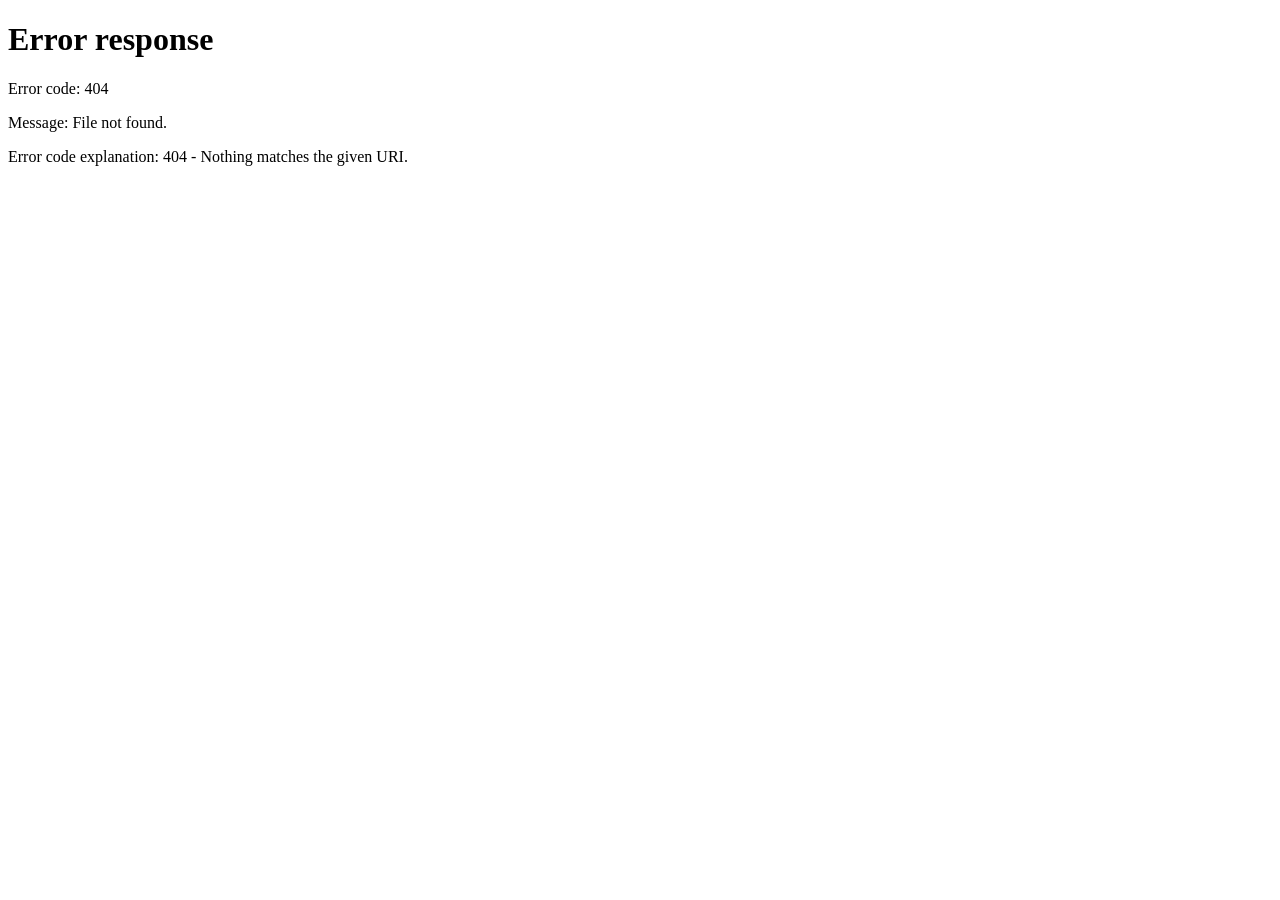
==== Imobiliaria-site/admin/corretores.html @ 14c55ad1 "chore: initial commit — project skeleton with frontend and backend" ====
<!DOCTYPE html>
<html lang="pt-BR">

<head>
    <meta charset="UTF-8" />
    <meta name="viewport" content="width=device-width, initial-scale=1.0" />
    <title>Corretores — Admin · Première Imóveis</title>
    <link rel="stylesheet" href="../css/global.css" />
    <link rel="stylesheet" href="../css/admin.css" />
</head>

<body class="admin-body">
    <div class="admin-layout">
        <aside class="admin-sidebar" id="sidebar">
            <a href="dashboard.html" class="sidebar-logo">
                <div class="sidebar-logo-icon">P</div>
                <div><strong>Première Admin</strong><span
                        style="font-size:0.65rem;color:var(--color-gold);display:block;text-transform:uppercase;letter-spacing:0.1em;">Painel</span>
                </div>
            </a>
            <nav class="sidebar-nav">
                <p class="sidebar-section-label">Principal</p>
                <a href="dashboard.html" class="sidebar-link"><span class="icon">📊</span> Dashboard</a>
                <p class="sidebar-section-label">Gestão</p>
                <a href="imoveis.html" class="sidebar-link"><span class="icon">🏠</span> Imóveis</a>
                <a href="corretores.html" class="sidebar-link active"><span class="icon">👤</span> Corretores</a>
                <a href="leads.html" class="sidebar-link"><span class="icon">📋</span> Leads</a>
                <p class="sidebar-section-label">Site</p>
                <a href="../index.html" class="sidebar-link" target="_blank"><span class="icon">🌐</span> Ver Site</a>
            </nav>
            <div class="sidebar-footer">
                <div class="sidebar-user">
                    <div class="sidebar-avatar">A</div>
                    <div><strong>Administrador</strong><span>admin</span></div>
                </div>
                <button class="sidebar-logout" onclick="logout()">🚪 Sair</button>
            </div>
        </aside>

        <main class="admin-main">
            <header class="admin-topbar">
                <div style="display:flex;align-items:center;gap:1rem;">
                    <button class="sidebar-toggle-btn" id="sidebarToggle">☰</button>
                    <div>
                        <h1 class="topbar-title">Gestão de Corretores</h1>
                        <p class="breadcrumb"><a href="dashboard.html">Admin</a> › Corretores</p>
                    </div>
                </div>
                <button class="btn btn-primary" onclick="abrirModalCorretor()">+ Novo Corretor</button>
            </header>

            <div class="admin-content">
                <div class="table-card">
                    <div class="table-header">
                        <h2 id="tCount">Corretores</h2>
                        <input type="text" class="table-search" id="searchInput" placeholder="Buscar corretor..."
                            oninput="filtrarTabela()" />
                    </div>
                    <div style="overflow-x:auto;">
                        <table class="admin-table">
                            <thead>
                                <tr>
                                    <th>Foto</th>
                                    <th>Nome</th>
                                    <th>CRECI</th>
                                    <th>Especialidade</th>
                                    <th>Telefone</th>
                                    <th>E-mail</th>
                                    <th>Ações</th>
                                </tr>
                            </thead>
                            <tbody id="tableBody"></tbody>
                        </table>
                    </div>
                    <div id="emptyTable" class="table-empty hidden">
                        <div class="empty-icon">👤</div>
                        <p>Nenhum corretor cadastrado.</p>
                        <button class="btn btn-primary mt-md" onclick="abrirModalCorretor()">+ Cadastrar
                            Corretor</button>
                    </div>
                </div>
            </div>
        </main>
    </div>

    <!-- MODAL -->
    <div class="modal-overlay" id="modalCorretor">
        <div class="modal" style="max-width:560px;">
            <div class="modal-header">
                <h3 id="modalTitle">Novo Corretor</h3>
                <button class="modal-close" onclick="fecharModal()">✕</button>
            </div>
            <div class="modal-body">
                <input type="hidden" id="corretorId" />
                <div class="form-row">
                    <div class="form-group">
                        <label class="form-label">Nome Completo *</label>
                        <input type="text" class="form-control" id="mNome" placeholder="Nome do corretor" />
                    </div>
                    <div class="form-group">
                        <label class="form-label">CRECI *</label>
                        <input type="text" class="form-control" id="mCreci" placeholder="CRECI-SP 00000" />
                    </div>
                </div>
                <div class="form-row">
                    <div class="form-group">
                        <label class="form-label">Telefone</label>
                        <input type="tel" class="form-control" id="mTelefone" placeholder="(11) 99999-9999" />
                    </div>
                    <div class="form-group">
                        <label class="form-label">E-mail</label>
                        <input type="email" class="form-control" id="mEmail" placeholder="corretor@exemplo.com" />
                    </div>
                </div>
                <div class="form-group">
                    <label class="form-label">Especialidade</label>
                    <select class="form-control" id="mEspecialidade">
                        <option>Alto Padrão</option>
                        <option>Residencial</option>
                        <option>Comercial</option>
                        <option>Locações</option>
                        <option>Lançamentos</option>
                        <option>Investimentos</option>
                    </select>
                </div>
                <div class="form-group">
                    <label class="form-label">URL da Foto</label>
                    <input type="url" class="form-control" id="mFoto" placeholder="https://exemplo.com/foto.jpg" />
                    <small style="color:var(--color-gray-400);font-size:0.75rem;">Sugestão:
                        https://randomuser.me/api/portraits/men/1.jpg</small>
                </div>
                <div class="form-group">
                    <label class="form-label">Bio / Apresentação</label>
                    <textarea class="form-control" id="mBio" rows="3"
                        placeholder="Breve descrição do corretor..."></textarea>
                </div>
            </div>
            <div class="modal-footer">
                <button class="btn btn-outline" onclick="fecharModal()">Cancelar</button>
                <button class="btn btn-primary" onclick="salvarCorretor()">💾 Salvar</button>
            </div>
        </div>
    </div>

    <!-- CONFIRM -->
    <div class="modal-overlay" id="modalConfirm">
        <div class="modal" style="max-width:420px;">
            <div class="modal-header">
                <h3>Confirmar exclusão</h3><button class="modal-close" onclick="fecharConfirm()">✕</button>
            </div>
            <div class="modal-body">
                <p>Tem certeza que deseja excluir este corretor?</p>
            </div>
            <div class="modal-footer">
                <button class="btn btn-outline" onclick="fecharConfirm()">Cancelar</button>
                <button class="btn btn-danger" onclick="confirmarExclusao()">🗑 Excluir</button>
            </div>
        </div>
    </div>

    <div class="toast-container" id="toastContainer"></div>
    <script src="../js/data.js"></script>
    <script src="../js/admin-corretores.js"></script>
</body>

</html>
---- Imobiliaria-site/css/global.css ----
/* ============================================================
   IMOBILIÁRIA PREMIUM — DESIGN SYSTEM
   ============================================================ */

@import url('https://fonts.googleapis.com/css2?family=Playfair+Display:wght@400;600;700&family=Inter:wght@300;400;500;600;700&display=swap');

/* ── CSS Variables ─────────────────────────────────────────── */
:root {
  /* Colors */
  --color-navy:       #0A1628;
  --color-navy-mid:   #122040;
  --color-navy-light: #1a2f58;
  --color-gold:       #C9A84C;
  --color-gold-light: #e8c56e;
  --color-gold-dark:  #a07c30;
  --color-white:      #FFFFFF;
  --color-off-white:  #F8F7F4;
  --color-gray-100:   #F2F2F2;
  --color-gray-200:   #E5E5E5;
  --color-gray-300:   #CCCCCC;
  --color-gray-400:   #999999;
  --color-gray-500:   #666666;
  --color-gray-700:   #333333;
  --color-success:    #2D7A4F;
  --color-danger:     #C0392B;
  --color-warning:    #D4A017;
  --color-info:       #2471A3;

  /* Typography */
  --font-serif:  'Playfair Display', Georgia, serif;
  --font-sans:   'Inter', -apple-system, sans-serif;

  /* Spacing */
  --space-xs:  0.25rem;
  --space-sm:  0.5rem;
  --space-md:  1rem;
  --space-lg:  1.5rem;
  --space-xl:  2rem;
  --space-2xl: 3rem;
  --space-3xl: 4rem;
  --space-4xl: 6rem;

  /* Border radius */
  --radius-sm:   4px;
  --radius-md:   8px;
  --radius-lg:   12px;
  --radius-xl:   20px;
  --radius-full: 9999px;

  /* Shadows */
  --shadow-sm:   0 2px 8px rgba(10,22,40,0.08);
  --shadow-md:   0 4px 20px rgba(10,22,40,0.12);
  --shadow-lg:   0 8px 40px rgba(10,22,40,0.18);
  --shadow-gold: 0 4px 20px rgba(201,168,76,0.3);

  /* Transitions */
  --transition-fast:   150ms ease;
  --transition-base:   300ms ease;
  --transition-slow:   500ms ease;

  /* Layout */
  --container-max:   1280px;
  --container-pad:   clamp(1rem, 4vw, 2rem);
  --nav-height:      72px;
}

/* ── Reset ─────────────────────────────────────────────────── */
*, *::before, *::after {
  box-sizing: border-box;
  margin: 0;
  padding: 0;
}

html {
  font-size: 16px;
  scroll-behavior: smooth;
  -webkit-text-size-adjust: 100%;
}

body {
  font-family: var(--font-sans);
  color: var(--color-gray-700);
  background: var(--color-white);
  line-height: 1.6;
  -webkit-font-smoothing: antialiased;
  -moz-osx-font-smoothing: grayscale;
}

img {
  max-width: 100%;
  height: auto;
  display: block;
}

a {
  color: inherit;
  text-decoration: none;
}

ul, ol { list-style: none; }

button {
  font-family: var(--font-sans);
  cursor: pointer;
  border: none;
  background: none;
}

input, select, textarea {
  font-family: var(--font-sans);
  font-size: 1rem;
}

/* ── Container ─────────────────────────────────────────────── */
.container {
  width: 100%;
  max-width: var(--container-max);
  margin-inline: auto;
  padding-inline: var(--container-pad);
}

/* ── Typography ────────────────────────────────────────────── */
.heading-serif {
  font-family: var(--font-serif);
  line-height: 1.2;
  color: var(--color-navy);
}

.text-gold { color: var(--color-gold); }
.text-navy { color: var(--color-navy); }
.text-white { color: var(--color-white); }
.text-muted { color: var(--color-gray-400); }

/* ── Buttons ────────────────────────────────────────────────── */
.btn {
  display: inline-flex;
  align-items: center;
  gap: var(--space-sm);
  padding: 0.75rem 1.75rem;
  border-radius: var(--radius-sm);
  font-size: 0.9rem;
  font-weight: 600;
  letter-spacing: 0.03em;
  transition: all var(--transition-base);
  cursor: pointer;
  border: 2px solid transparent;
  white-space: nowrap;
}

.btn-primary {
  background: var(--color-gold);
  color: var(--color-navy);
  border-color: var(--color-gold);
}
.btn-primary:hover {
  background: var(--color-gold-light);
  border-color: var(--color-gold-light);
  transform: translateY(-1px);
  box-shadow: var(--shadow-gold);
}

.btn-secondary {
  background: transparent;
  color: var(--color-white);
  border-color: var(--color-white);
}
.btn-secondary:hover {
  background: var(--color-white);
  color: var(--color-navy);
}

.btn-outline {
  background: transparent;
  color: var(--color-navy);
  border-color: var(--color-navy);
}
.btn-outline:hover {
  background: var(--color-navy);
  color: var(--color-white);
}

.btn-danger {
  background: var(--color-danger);
  color: var(--color-white);
  border-color: var(--color-danger);
}
.btn-danger:hover { opacity: 0.85; }

.btn-success {
  background: var(--color-success);
  color: var(--color-white);
  border-color: var(--color-success);
}

.btn-sm {
  padding: 0.4rem 1rem;
  font-size: 0.8rem;
}

.btn-lg {
  padding: 1rem 2.5rem;
  font-size: 1rem;
}

.btn:disabled {
  opacity: 0.5;
  cursor: not-allowed;
  transform: none !important;
}

/* ── Badges ─────────────────────────────────────────────────── */
.badge {
  display: inline-block;
  padding: 0.2rem 0.6rem;
  border-radius: var(--radius-full);
  font-size: 0.7rem;
  font-weight: 700;
  text-transform: uppercase;
  letter-spacing: 0.06em;
}

.badge-gold    { background: var(--color-gold); color: var(--color-navy); }
.badge-navy    { background: var(--color-navy); color: var(--color-white); }
.badge-success { background: var(--color-success); color: #fff; }
.badge-danger  { background: var(--color-danger); color: #fff; }
.badge-warning { background: var(--color-warning); color: #fff; }
.badge-info    { background: var(--color-info); color: #fff; }
.badge-gray    { background: var(--color-gray-200); color: var(--color-gray-500); }

/* ── Cards ──────────────────────────────────────────────────── */
.card {
  background: var(--color-white);
  border-radius: var(--radius-lg);
  box-shadow: var(--shadow-sm);
  border: 1px solid var(--color-gray-200);
  overflow: hidden;
  transition: box-shadow var(--transition-base), transform var(--transition-base);
}
.card:hover {
  box-shadow: var(--shadow-lg);
  transform: translateY(-4px);
}

/* ── Forms ──────────────────────────────────────────────────── */
.form-group {
  display: flex;
  flex-direction: column;
  gap: var(--space-xs);
}

.form-label {
  font-size: 0.82rem;
  font-weight: 600;
  color: var(--color-gray-500);
  text-transform: uppercase;
  letter-spacing: 0.06em;
}

.form-control {
  width: 100%;
  padding: 0.75rem 1rem;
  border: 1.5px solid var(--color-gray-200);
  border-radius: var(--radius-md);
  font-size: 0.95rem;
  color: var(--color-gray-700);
  background: var(--color-white);
  transition: border-color var(--transition-fast), box-shadow var(--transition-fast);
  outline: none;
}
.form-control:focus {
  border-color: var(--color-gold);
  box-shadow: 0 0 0 3px rgba(201,168,76,0.15);
}
.form-control::placeholder { color: var(--color-gray-300); }

select.form-control {
  appearance: none;
  background-image: url("data:image/svg+xml,%3Csvg xmlns='http://www.w3.org/2000/svg' width='12' height='8' viewBox='0 0 12 8'%3E%3Cpath d='M1 1l5 5 5-5' stroke='%23999' stroke-width='1.5' fill='none' stroke-linecap='round'/%3E%3C/svg%3E");
  background-repeat: no-repeat;
  background-position: right 1rem center;
  padding-right: 2.5rem;
}

textarea.form-control { resize: vertical; min-height: 120px; }

.form-row {
  display: grid;
  gap: var(--space-md);
  grid-template-columns: repeat(auto-fit, minmax(200px, 1fr));
}

/* ── Modal ──────────────────────────────────────────────────── */
.modal-overlay {
  position: fixed;
  inset: 0;
  background: rgba(10,22,40,0.7);
  display: flex;
  align-items: center;
  justify-content: center;
  z-index: 9999;
  padding: var(--space-md);
  opacity: 0;
  pointer-events: none;
  transition: opacity var(--transition-base);
}
.modal-overlay.active {
  opacity: 1;
  pointer-events: all;
}

.modal {
  background: var(--color-white);
  border-radius: var(--radius-lg);
  max-width: 680px;
  width: 100%;
  max-height: 90vh;
  overflow-y: auto;
  transform: translateY(20px);
  transition: transform var(--transition-base);
  box-shadow: var(--shadow-lg);
}
.modal-overlay.active .modal { transform: translateY(0); }

.modal-header {
  display: flex;
  align-items: center;
  justify-content: space-between;
  padding: var(--space-xl);
  border-bottom: 1px solid var(--color-gray-200);
  position: sticky;
  top: 0;
  background: var(--color-white);
  z-index: 1;
}
.modal-header h3 {
  font-family: var(--font-serif);
  font-size: 1.3rem;
  color: var(--color-navy);
}
.modal-close {
  width: 32px; height: 32px;
  border-radius: 50%;
  background: var(--color-gray-100);
  cursor: pointer;
  font-size: 1.2rem;
  color: var(--color-gray-500);
  display: flex; align-items: center; justify-content: center;
  transition: background var(--transition-fast);
  border: none;
}
.modal-close:hover { background: var(--color-gray-200); color: var(--color-navy); }

.modal-body {
  padding: var(--space-xl);
  display: flex;
  flex-direction: column;
  gap: var(--space-lg);
}

.modal-footer {
  padding: var(--space-lg) var(--space-xl);
  border-top: 1px solid var(--color-gray-200);
  display: flex;
  justify-content: flex-end;
  gap: var(--space-sm);
}

/* ── Toast Notifications ────────────────────────────────────── */
.toast-container {
  position: fixed;
  bottom: 2rem;
  right: 2rem;
  display: flex;
  flex-direction: column;
  gap: 0.5rem;
  z-index: 99999;
}

.toast {
  padding: 0.85rem 1.5rem;
  border-radius: var(--radius-md);
  color: white;
  font-size: 0.9rem;
  font-weight: 500;
  display: flex;
  align-items: center;
  gap: 0.5rem;
  box-shadow: var(--shadow-lg);
  animation: slideInRight 0.3s ease, fadeOut 0.3s ease 2.7s forwards;
  max-width: 320px;
}
.toast-success { background: var(--color-success); }
.toast-error   { background: var(--color-danger); }
.toast-info    { background: var(--color-info); }

@keyframes slideInRight {
  from { transform: translateX(120%); opacity: 0; }
  to   { transform: translateX(0); opacity: 1; }
}
@keyframes fadeOut {
  to { opacity: 0; transform: translateX(120%); }
}

/* ── Section utilities ──────────────────────────────────────── */
.section {
  padding: var(--space-4xl) 0;
}
.section-sm {
  padding: var(--space-2xl) 0;
}

.section-header {
  text-align: center;
  margin-bottom: var(--space-3xl);
}
.section-header h2 {
  font-family: var(--font-serif);
  font-size: clamp(1.6rem, 3vw, 2.4rem);
  color: var(--color-navy);
  margin-bottom: var(--space-sm);
}
.section-header p {
  color: var(--color-gray-400);
  font-size: 1.05rem;
  max-width: 540px;
  margin-inline: auto;
}
.section-header .divider {
  width: 48px;
  height: 3px;
  background: var(--color-gold);
  margin: var(--space-md) auto 0;
  border-radius: var(--radius-full);
}

/* ── Utility classes ────────────────────────────────────────── */
.text-center { text-align: center; }
.text-right  { text-align: right; }
.flex        { display: flex; }
.items-center { align-items: center; }
.justify-between { justify-content: space-between; }
.gap-sm { gap: var(--space-sm); }
.gap-md { gap: var(--space-md); }
.mt-sm { margin-top: var(--space-sm); }
.mt-md { margin-top: var(--space-md); }
.mt-lg { margin-top: var(--space-lg); }
.mt-xl { margin-top: var(--space-xl); }
.hidden { display: none !important; }
.sr-only {
  position: absolute;
  width: 1px; height: 1px;
  overflow: hidden;
  clip: rect(0,0,0,0);
  white-space: nowrap;
}

/* ── Responsive ─────────────────────────────────────────────── */
@media (max-width: 768px) {
  .form-row { grid-template-columns: 1fr; }
  .section  { padding: var(--space-3xl) 0; }
  .modal    { border-radius: var(--radius-md); }
  .toast-container { right: 1rem; bottom: 1rem; }
}

/* ── Scrollbar ──────────────────────────────────────────────── */
::-webkit-scrollbar { width: 8px; }
::-webkit-scrollbar-track { background: var(--color-gray-100); }
::-webkit-scrollbar-thumb { background: var(--color-navy-light); border-radius: 4px; }
::-webkit-scrollbar-thumb:hover { background: var(--color-gold); }

/* ── Loading spinner ────────────────────────────────────────── */
.spinner {
  width: 40px; height: 40px;
  border: 3px solid var(--color-gray-200);
  border-top-color: var(--color-gold);
  border-radius: 50%;
  animation: spin 0.8s linear infinite;
}
@keyframes spin { to { transform: rotate(360deg); } }
---- Imobiliaria-site/css/admin.css ----
/* ============================================================
   IMOBILIÁRIA PREMIUM — ADMIN PANEL CSS
   ============================================================ */

/* ── Layout ─────────────────────────────────────────────────── */
.admin-body {
    background: var(--color-gray-100);
    min-height: 100vh;
}

.admin-layout {
    display: flex;
    min-height: 100vh;
}

/* ── Sidebar ─────────────────────────────────────────────────── */
.admin-sidebar {
    width: 260px;
    background: var(--color-navy);
    display: flex;
    flex-direction: column;
    position: fixed;
    top: 0;
    left: 0;
    height: 100vh;
    z-index: 100;
    transition: transform var(--transition-base);
}

.sidebar-logo {
    padding: var(--space-xl);
    border-bottom: 1px solid rgba(255, 255, 255, 0.08);
    display: flex;
    align-items: center;
    gap: 0.75rem;
    text-decoration: none;
}

.sidebar-logo-icon {
    width: 36px;
    height: 36px;
    background: var(--color-gold);
    border-radius: var(--radius-sm);
    display: flex;
    align-items: center;
    justify-content: center;
    font-size: 1rem;
    font-weight: 700;
    font-family: var(--font-serif);
    color: var(--color-navy);
    flex-shrink: 0;
}

.sidebar-logo strong {
    font-family: var(--font-serif);
    color: var(--color-white);
    font-size: 0.95rem;
}

.sidebar-logo span {
    font-size: 0.65rem;
    color: var(--color-gold);
    text-transform: uppercase;
    letter-spacing: 0.1em;
}

.sidebar-nav {
    flex: 1;
    padding: var(--space-lg) 0;
    overflow-y: auto;
}

.sidebar-section-label {
    font-size: 0.65rem;
    font-weight: 700;
    text-transform: uppercase;
    letter-spacing: 0.12em;
    color: rgba(255, 255, 255, 0.3);
    padding: var(--space-md) var(--space-xl) var(--space-xs);
}

.sidebar-link {
    display: flex;
    align-items: center;
    gap: 0.75rem;
    padding: 0.7rem var(--space-xl);
    color: rgba(255, 255, 255, 0.6);
    font-size: 0.875rem;
    font-weight: 500;
    transition: all var(--transition-fast);
    position: relative;
    text-decoration: none;
}

.sidebar-link:hover {
    color: var(--color-white);
    background: rgba(255, 255, 255, 0.05);
}

.sidebar-link.active {
    color: var(--color-gold);
    background: rgba(201, 168, 76, 0.1);
}

.sidebar-link.active::before {
    content: '';
    position: absolute;
    left: 0;
    top: 0;
    bottom: 0;
    width: 3px;
    background: var(--color-gold);
    border-radius: 0 2px 2px 0;
}

.sidebar-link .icon {
    width: 18px;
    text-align: center;
    font-size: 1rem;
    flex-shrink: 0;
}

.sidebar-footer {
    padding: var(--space-lg) var(--space-xl);
    border-top: 1px solid rgba(255, 255, 255, 0.08);
}

.sidebar-user {
    display: flex;
    align-items: center;
    gap: 0.75rem;
    margin-bottom: var(--space-md);
}

.sidebar-avatar {
    width: 36px;
    height: 36px;
    border-radius: 50%;
    background: var(--color-gold);
    display: flex;
    align-items: center;
    justify-content: center;
    color: var(--color-navy);
    font-weight: 700;
    font-size: 0.9rem;
    flex-shrink: 0;
}

.sidebar-user strong {
    color: var(--color-white);
    font-size: 0.85rem;
    display: block;
}

.sidebar-user span {
    font-size: 0.7rem;
    color: rgba(255, 255, 255, 0.4);
}

.sidebar-logout {
    display: flex;
    align-items: center;
    gap: 0.5rem;
    font-size: 0.8rem;
    color: rgba(255, 255, 255, 0.5);
    cursor: pointer;
    transition: color var(--transition-fast);
    background: none;
    border: none;
    font-family: var(--font-sans);
    padding: 0;
}

.sidebar-logout:hover {
    color: var(--color-danger);
}

/* ── Main content ────────────────────────────────────────────── */
.admin-main {
    margin-left: 260px;
    flex: 1;
    display: flex;
    flex-direction: column;
    min-height: 100vh;
}

/* ── Topbar ──────────────────────────────────────────────────── */
.admin-topbar {
    background: var(--color-white);
    padding: var(--space-lg) var(--space-2xl);
    display: flex;
    align-items: center;
    justify-content: space-between;
    border-bottom: 1px solid var(--color-gray-200);
    position: sticky;
    top: 0;
    z-index: 50;
}

.topbar-title {
    font-family: var(--font-serif);
    font-size: 1.2rem;
    color: var(--color-navy);
}

.topbar-right {
    display: flex;
    align-items: center;
    gap: var(--space-md);
}

.breadcrumb {
    font-size: 0.8rem;
    color: var(--color-gray-400);
    display: flex;
    align-items: center;
    gap: 0.4rem;
}

.breadcrumb a {
    color: var(--color-gold);
}

.sidebar-toggle-btn {
    display: none;
    width: 36px;
    height: 36px;
    border-radius: var(--radius-md);
    background: var(--color-gray-100);
    align-items: center;
    justify-content: center;
    border: none;
    cursor: pointer;
    font-size: 1.1rem;
    color: var(--color-navy);
}

/* ── Content area ────────────────────────────────────────────── */
.admin-content {
    padding: var(--space-2xl);
    flex: 1;
}

/* ── KPI Cards ───────────────────────────────────────────────── */
.kpi-grid {
    display: grid;
    grid-template-columns: repeat(4, 1fr);
    gap: var(--space-lg);
    margin-bottom: var(--space-2xl);
}

.kpi-card {
    background: var(--color-white);
    border-radius: var(--radius-lg);
    padding: var(--space-xl);
    border: 1px solid var(--color-gray-200);
    display: flex;
    align-items: center;
    gap: var(--space-lg);
    transition: box-shadow var(--transition-base);
}

.kpi-card:hover {
    box-shadow: var(--shadow-md);
}

.kpi-icon {
    width: 52px;
    height: 52px;
    border-radius: var(--radius-md);
    display: flex;
    align-items: center;
    justify-content: center;
    font-size: 1.4rem;
    flex-shrink: 0;
}

.kpi-icon-gold {
    background: rgba(201, 168, 76, 0.15);
    color: var(--color-gold-dark);
}

.kpi-icon-navy {
    background: rgba(10, 22, 40, 0.08);
    color: var(--color-navy);
}

.kpi-icon-success {
    background: rgba(45, 122, 79, 0.12);
    color: var(--color-success);
}

.kpi-icon-info {
    background: rgba(36, 113, 163, 0.12);
    color: var(--color-info);
}

.kpi-info .value {
    font-family: var(--font-serif);
    font-size: 1.8rem;
    font-weight: 700;
    color: var(--color-navy);
    line-height: 1;
}

.kpi-info .label {
    font-size: 0.78rem;
    color: var(--color-gray-400);
    text-transform: uppercase;
    letter-spacing: 0.06em;
    margin-top: 0.3rem;
}

/* ── Tables ──────────────────────────────────────────────────── */
.table-card {
    background: var(--color-white);
    border-radius: var(--radius-lg);
    border: 1px solid var(--color-gray-200);
    overflow: hidden;
}

.table-header {
    padding: var(--space-lg) var(--space-xl);
    border-bottom: 1px solid var(--color-gray-200);
    display: flex;
    align-items: center;
    justify-content: space-between;
    gap: var(--space-md);
    flex-wrap: wrap;
}

.table-header h2 {
    font-family: var(--font-serif);
    font-size: 1rem;
    color: var(--color-navy);
}

.table-actions {
    display: flex;
    gap: var(--space-sm);
    align-items: center;
    flex-wrap: wrap;
}

.table-search {
    padding: 0.5rem 1rem;
    border: 1.5px solid var(--color-gray-200);
    border-radius: var(--radius-md);
    font-size: 0.85rem;
    outline: none;
    width: 220px;
    transition: border-color var(--transition-fast);
}

.table-search:focus {
    border-color: var(--color-gold);
}

.admin-table {
    width: 100%;
    border-collapse: collapse;
    font-size: 0.875rem;
}

.admin-table th {
    text-align: left;
    padding: 0.75rem var(--space-xl);
    background: var(--color-gray-100);
    font-size: 0.72rem;
    font-weight: 700;
    text-transform: uppercase;
    letter-spacing: 0.08em;
    color: var(--color-gray-400);
    white-space: nowrap;
    border-bottom: 1px solid var(--color-gray-200);
}

.admin-table td {
    padding: 0.85rem var(--space-xl);
    border-bottom: 1px solid var(--color-gray-100);
    color: var(--color-gray-700);
    vertical-align: middle;
}

.admin-table tr:last-child td {
    border-bottom: none;
}

.admin-table tbody tr:hover {
    background: var(--color-off-white);
}

.table-img {
    width: 48px;
    height: 36px;
    border-radius: var(--radius-sm);
    object-fit: cover;
}

.table-avatar {
    width: 36px;
    height: 36px;
    border-radius: 50%;
    object-fit: cover;
    object-position: top;
}

.table-actions-cell {
    display: flex;
    gap: 0.4rem;
    align-items: center;
}

.table-empty {
    text-align: center;
    padding: var(--space-3xl);
    color: var(--color-gray-400);
}

.table-empty .empty-icon {
    font-size: 3rem;
    margin-bottom: var(--space-md);
}

/* ── Dashboard widgets ────────────────────────────────────────── */
.dashboard-grid {
    display: grid;
    grid-template-columns: 2fr 1fr;
    gap: var(--space-xl);
}

.widget {
    background: var(--color-white);
    border-radius: var(--radius-lg);
    border: 1px solid var(--color-gray-200);
    overflow: hidden;
}

.widget-header {
    padding: var(--space-lg) var(--space-xl);
    border-bottom: 1px solid var(--color-gray-200);
    display: flex;
    align-items: center;
    justify-content: space-between;
}

.widget-header h3 {
    font-family: var(--font-serif);
    font-size: 0.95rem;
    color: var(--color-navy);
}

.widget-body {
    padding: var(--space-xl);
}

/* ── Chart placeholder ────────────────────────────────────────── */
.chart-wrap {
    position: relative;
    height: 200px;
}

/* ── Form page ────────────────────────────────────────────────── */
.form-card {
    background: var(--color-white);
    border-radius: var(--radius-lg);
    border: 1px solid var(--color-gray-200);
    padding: var(--space-2xl);
}

.form-section-title {
    font-family: var(--font-serif);
    font-size: 1rem;
    color: var(--color-navy);
    margin-bottom: var(--space-lg);
    padding-bottom: var(--space-sm);
    border-bottom: 1px solid var(--color-gray-100);
}

/* ── Status select ────────────────────────────────────────────── */
.status-select {
    padding: 0.3rem 0.75rem;
    border-radius: var(--radius-full);
    font-size: 0.75rem;
    font-weight: 700;
    border: none;
    cursor: pointer;
    outline: none;
    appearance: none;
    background-image: none;
}

.status-novo {
    background: rgba(36, 113, 163, 0.15);
    color: var(--color-info);
}

.status-em-contato {
    background: rgba(201, 168, 76, 0.2);
    color: #8a6a1a;
}

.status-negociando {
    background: rgba(45, 122, 79, 0.15);
    color: var(--color-success);
}

.status-fechado {
    background: rgba(10, 22, 40, 0.08);
    color: var(--color-navy);
}

/* ── Login page ──────────────────────────────────────────────── */
.login-page {
    min-height: 100vh;
    display: grid;
    grid-template-columns: 1fr 1fr;
}

.login-left {
    background: linear-gradient(135deg, var(--color-navy) 0%, var(--color-navy-light) 100%);
    display: flex;
    flex-direction: column;
    justify-content: space-between;
    padding: var(--space-3xl);
    position: relative;
    overflow: hidden;
}

.login-left::after {
    content: '';
    position: absolute;
    width: 500px;
    height: 500px;
    background: radial-gradient(circle, rgba(201, 168, 76, 0.12) 0%, transparent 70%);
    bottom: -150px;
    right: -150px;
    border-radius: 50%;
}

.login-left-brand {
    display: flex;
    align-items: center;
    gap: 0.75rem;
}

.login-left-brand .icon {
    width: 44px;
    height: 44px;
    background: var(--color-gold);
    border-radius: var(--radius-md);
    display: flex;
    align-items: center;
    justify-content: center;
    font-size: 1.2rem;
    font-family: var(--font-serif);
    font-weight: 700;
    color: var(--color-navy);
}

.login-left-brand strong {
    font-family: var(--font-serif);
    font-size: 1.1rem;
    color: var(--color-white);
}

.login-left-brand span {
    font-size: 0.7rem;
    color: var(--color-gold);
    text-transform: uppercase;
    letter-spacing: 0.08em;
}

.login-left-content {
    position: relative;
    z-index: 1;
}

.login-left-content h2 {
    font-family: var(--font-serif);
    font-size: 2rem;
    color: var(--color-white);
    line-height: 1.2;
    margin-bottom: var(--space-md);
}

.login-left-content p {
    color: rgba(255, 255, 255, 0.6);
}

.login-right {
    display: flex;
    align-items: center;
    justify-content: center;
    padding: var(--space-3xl);
    background: var(--color-off-white);
}

.login-form-wrap {
    width: 100%;
    max-width: 400px;
}

.login-form-wrap h1 {
    font-family: var(--font-serif);
    font-size: 1.8rem;
    color: var(--color-navy);
    margin-bottom: 0.4rem;
}

.login-form-wrap>p {
    font-size: 0.9rem;
    color: var(--color-gray-400);
    margin-bottom: var(--space-2xl);
}

.login-hint {
    text-align: center;
    margin-top: var(--space-md);
    font-size: 0.8rem;
    color: var(--color-gray-300);
    background: var(--color-gray-100);
    padding: 0.6rem;
    border-radius: var(--radius-md);
}

/* ── Mobile admin ────────────────────────────────────────────── */
@media (max-width: 1024px) {
    .kpi-grid {
        grid-template-columns: repeat(2, 1fr);
    }

    .dashboard-grid {
        grid-template-columns: 1fr;
    }
}

@media (max-width: 768px) {
    .admin-sidebar {
        transform: translateX(-100%);
    }

    .admin-sidebar.open {
        transform: translateX(0);
    }

    .admin-main {
        margin-left: 0;
    }

    .sidebar-toggle-btn {
        display: flex;
    }

    .kpi-grid {
        grid-template-columns: 1fr 1fr;
    }

    .admin-content {
        padding: var(--space-md);
    }

    .admin-topbar {
        padding: var(--space-md);
    }

    .login-page {
        grid-template-columns: 1fr;
    }

    .login-left {
        display: none;
    }

    .login-right {
        padding: var(--space-xl);
    }
}

@media (max-width: 480px) {
    .kpi-grid {
        grid-template-columns: 1fr;
    }

    .table-header {
        flex-direction: column;
        align-items: flex-start;
    }

    .table-search {
        width: 100%;
    }
}
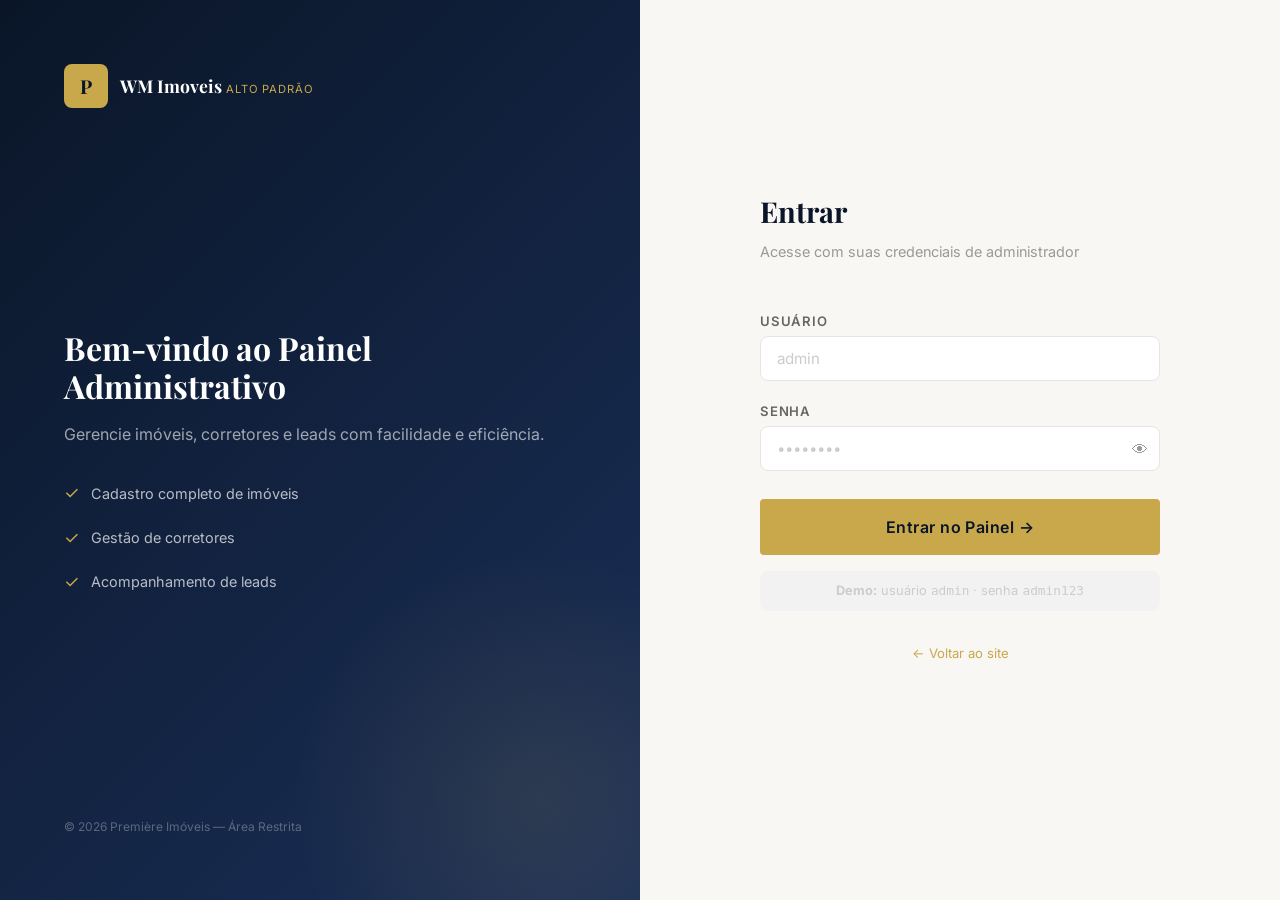
==== commit db863f9e: "feat: integrate frontend with backend API and add image upload functionality - Add upload API integr" ====
--- a/Imobiliaria-site/admin/corretores.html
+++ b/Imobiliaria-site/admin/corretores.html
@@ -124,10 +124,10 @@
                     </select>
                 </div>
                 <div class="form-group">
-                    <label class="form-label">URL da Foto</label>
-                    <input type="url" class="form-control" id="mFoto" placeholder="https://exemplo.com/foto.jpg" />
-                    <small style="color:var(--color-gray-400);font-size:0.75rem;">Sugestão:
-                        https://randomuser.me/api/portraits/men/1.jpg</small>
+                    <label class="form-label">Foto do Corretor</label>
+                    <input type="file" id="mFotoFile" class="form-control" accept="image/*" />
+                    <small style="color:var(--color-gray-400);font-size:0.75rem;">Selecione uma imagem (JPG, PNG, etc).</small>
+                    <div id="fotoPreview" style="margin-top: 1rem;"></div>
                 </div>
                 <div class="form-group">
                     <label class="form-label">Bio / Apresentação</label>
